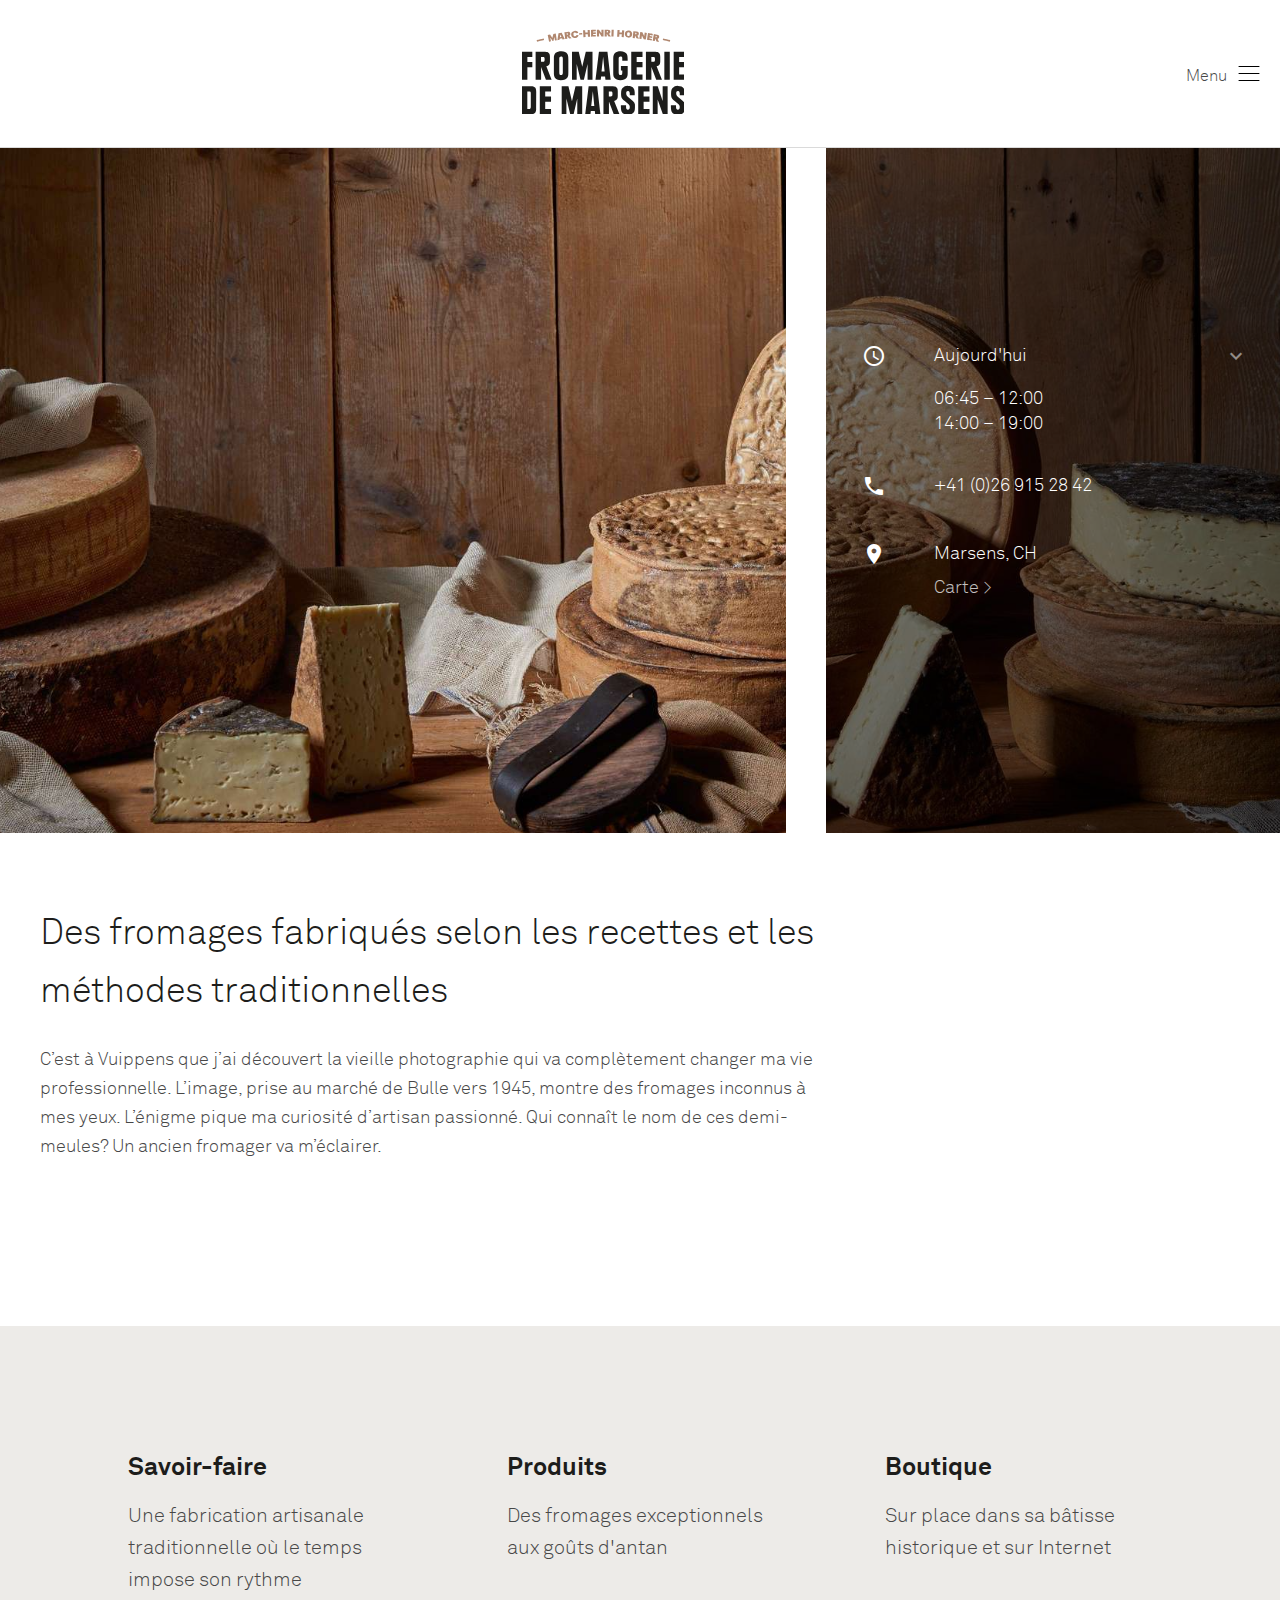
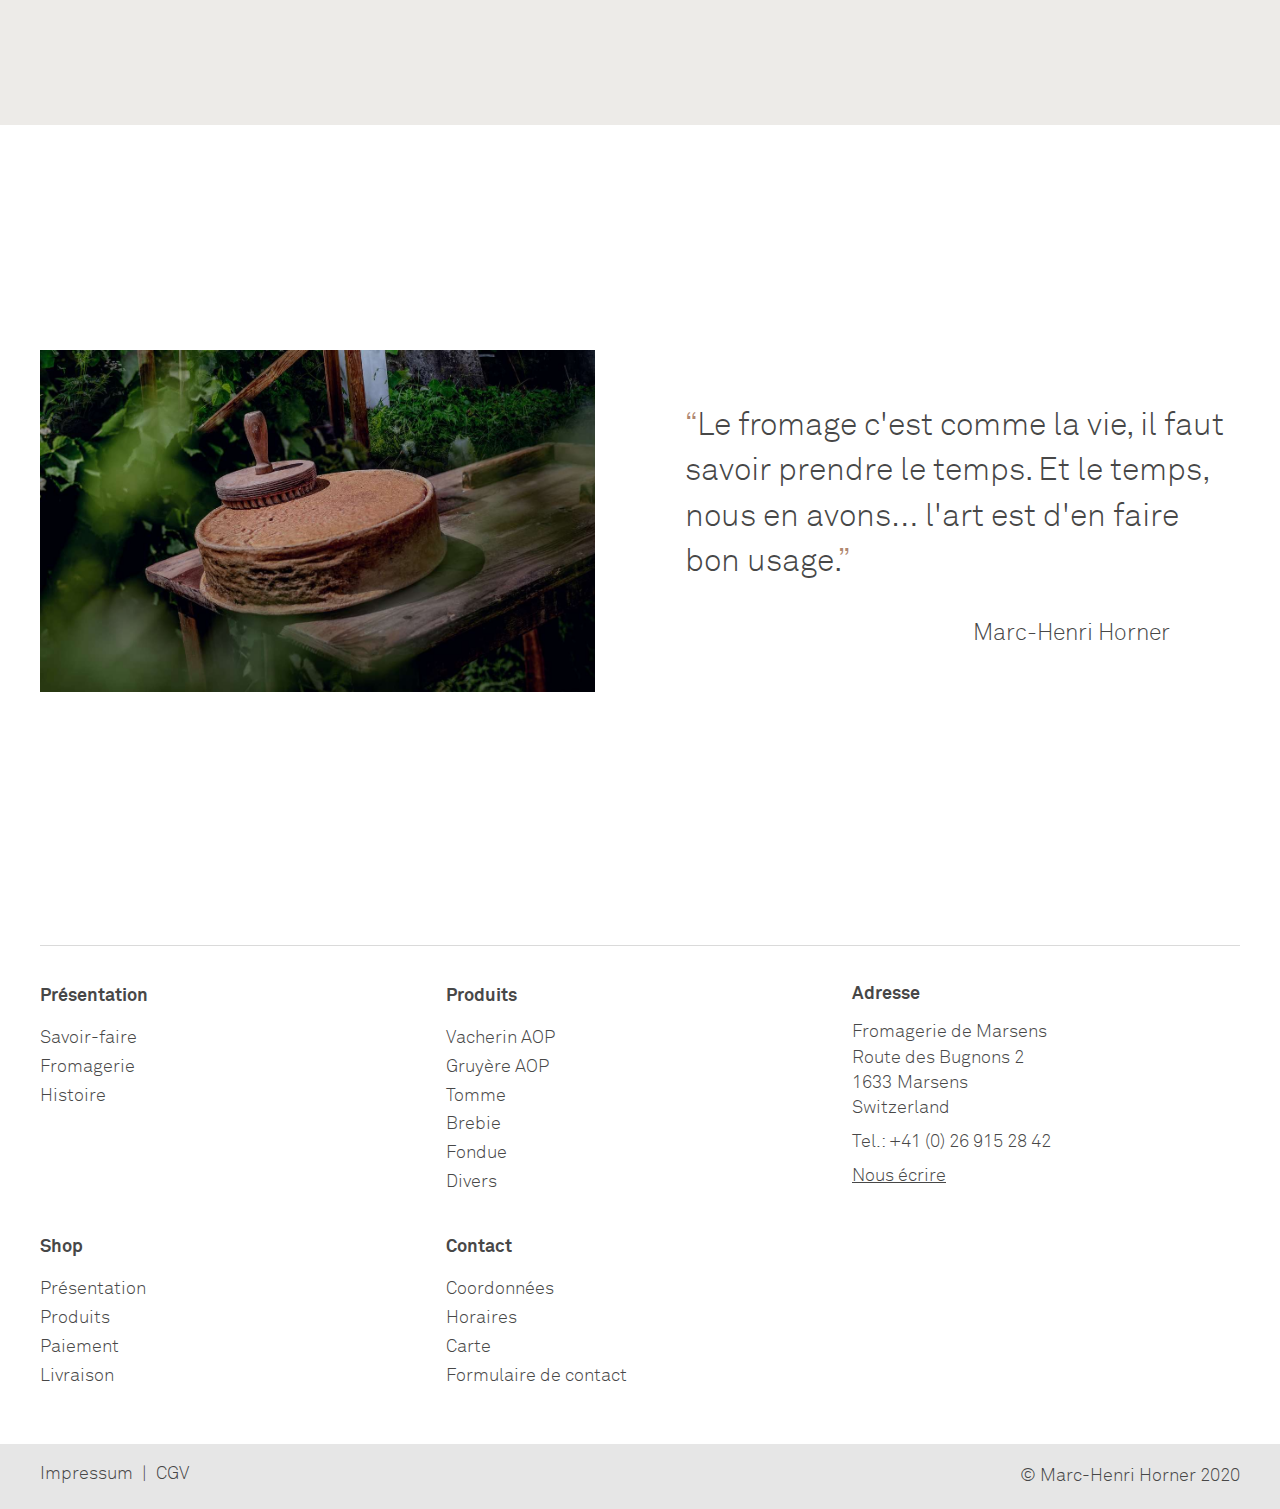
==== index.html @ 79faf074 "Auto-generated commit" ====
<!doctype html>
<html lang="en">
<head>
  <meta charset="utf-8">
  <title>Fromagerie de Marsens</title>
  <base href="/">
  <meta name="viewport" content="width=device-width, initial-scale=1">
  <link rel="icon" type="image/x-icon" href="favicon.ico">
  <link href="https://fonts.googleapis.com/icon?family=Material+Icons" rel="stylesheet">
<link rel="stylesheet" href="styles.e854ddab4ac5607b93cf.css"></head>
<body>
  <app-root></app-root>
<script src="runtime-es2015.cdfb0ddb511f65fdc0a0.js" type="module"></script><script src="runtime-es5.cdfb0ddb511f65fdc0a0.js" nomodule defer></script><script src="polyfills-es5.0290b245fbcca09184ac.js" nomodule defer></script><script src="polyfills-es2015.ffa9bb4e015925544f91.js" type="module"></script><script src="main-es2015.aef3add1581e911a47ec.js" type="module"></script><script src="main-es5.aef3add1581e911a47ec.js" nomodule defer></script></body>
</html>
---- styles.e854ddab4ac5607b93cf.css ----
/*! normalize.css v8.0.1 | MIT License | github.com/necolas/normalize.css */html{line-height:1.15;-webkit-text-size-adjust:100%;scroll-behavior:smooth}details,main{display:block}h1{font-size:2em;margin:.67em 0}hr{box-sizing:content-box;height:0;overflow:visible}code,kbd,pre,samp{font-family:monospace,monospace;font-size:1em}a{background-color:transparent;transition:color .25s;color:inherit;text-decoration:none}abbr[title]{border-bottom:none;text-decoration:underline;-webkit-text-decoration:underline dotted;text-decoration:underline dotted}b,strong{font-weight:bolder}small{font-size:80%}sub,sup{font-size:75%;line-height:0;position:relative;vertical-align:baseline}sub{bottom:-.25em}sup{top:-.5em}img{border-style:none;max-width:100%}button,input,optgroup,select,textarea{font-family:inherit;font-size:100%;line-height:1.15;margin:0}button,input{overflow:visible}button,select{text-transform:none}[type=button],[type=reset],[type=submit],button{-webkit-appearance:button}[type=button]::-moz-focus-inner,[type=reset]::-moz-focus-inner,[type=submit]::-moz-focus-inner,button::-moz-focus-inner{border-style:none;padding:0}[type=button]:-moz-focusring,[type=reset]:-moz-focusring,[type=submit]:-moz-focusring,button:-moz-focusring{outline:ButtonText dotted 1px}fieldset{padding:.35em .75em .625em}legend{box-sizing:border-box;color:inherit;display:table;max-width:100%;padding:0;white-space:normal}progress{vertical-align:baseline}textarea{overflow:auto}[type=checkbox],[type=radio]{box-sizing:border-box;padding:0}[type=number]::-webkit-inner-spin-button,[type=number]::-webkit-outer-spin-button{height:auto}[type=search]{-webkit-appearance:textfield;outline-offset:-2px}[type=search]::-webkit-search-decoration{-webkit-appearance:none}::-webkit-file-upload-button{-webkit-appearance:button;font:inherit}summary{display:list-item}[hidden],template{display:none}@font-face{font-family:Akkurat;src:url(/assets/fonts/lineto-akkurat-pro-bold.woff2) format("woff2");font-weight:700;font-style:normal;font-display:swap}@font-face{font-family:Akkurat;src:url(/assets/fonts/lineto-akkurat-pro-light.woff2) format("woff2");font-weight:400;font-style:normal;font-display:swap}@font-face{font-family:Akkurat;src:url(/assets/fonts/lineto-akkurat-pro-light.woff2) format("woff2");font-weight:300;font-style:normal;font-display:swap}body{margin:0;padding:0 40px;font-family:Akkurat,sans-serif;color:#474747;line-height:1.4em;font-size:18px;font-weight:lighter;background-color:#fff}router-outlet+*{display:block;margin:auto}a:focus,a:hover{color:#000}address{font-style:normal}p{line-height:1.618}h1,h2,h3{line-height:1;color:#1d1d1b}h3{font-size:1em}table{width:100%}table td,table th{vertical-align:top}nav.breadcrumb{font-size:.8em;color:#323232}nav.breadcrumb a{color:inherit;text-decoration:none}nav.breadcrumb ol{list-style-type:none;margin:0;padding:0;display:flex;justify-content:flex-start}nav.breadcrumb li:not(:last-child)::after{content:"/";margin:0 .5em}app-root>header{border-bottom:1px solid #dadada;padding:9px 0 18px;margin-left:-40px;margin-right:-40px}app-root>header #logo{height:80px}app-root>header a{color:inherit;text-decoration:none}app-root>header a:focus3,app-root>header a:hover{color:#b0876f}app-root>header>div{display:grid;grid-template-columns:auto 163px auto;grid-template-areas:". logo nav";gap:2em}app-root>header div#logo{grid-area:logo}app-root>header div#nav{grid-area:nav;display:flex;justify-content:flex-end;align-items:center;padding-top:1em;font-weight:300;font-size:16px}app-root>header div#nav svg{height:15px;margin-left:.5em}app-root>header svg{outline:0}app-root>main header.illustration{background-image:url(/assets/img/fromages-home.jpg);background-attachment:fixed;background-position:center;background-size:cover;height:calc(88vh - 107px);display:flex;justify-content:flex-end;font-weight:400;margin:0 -40px}app-root>main header.illustration>div{background-color:rgba(0,0,0,.5);height:100%;width:calc(1240px * (.35 - 1/2) + 1/2 * (100vw - (100vw - 100%)));border-left:40px solid #fff}app-root>main header.illustration>div>div{box-sizing:border-box;max-width:100%;width:434px;padding:2em 0 2em 2em;color:#fff;height:100%;display:flex;flex-direction:column;justify-content:center}app-root>main header.illustration>div>div>div{display:grid;margin-bottom:2em;grid-template-columns:2em auto 2em;gap:2em}app-root>main header.illustration>div>div>div .more i{opacity:.5;transition:opacity .25s}app-root>main header.illustration>div>div>div:focus .more,app-root>main header.illustration>div>div>div:hover .more{opacity:.9}app-root>main header.illustration>div>div div#opening_hours #oh-hours{margin-top:1em}app-root>main header.illustration>div>div div#opening_hours #oh-hours span{display:block}app-root>main header.illustration>div>div div#address a{display:block;color:inherit;text-decoration:none;opacity:.75;margin-top:.5em}app-root>main .content{padding-top:0}app-root>main .content .introduction{max-width:800px;margin:4em 0 8em}app-root>main .content .introduction h1{margin-top:0;font-weight:400;line-height:1.618}#home-intros{background-color:#edebe8;padding:4em;box-sizing:border-box;margin:0 -40px;display:none}#home-intros>div{max-width:1240px;margin:auto;display:grid;gap:2em;grid-template-columns:repeat(3,1fr)}#home-intros h2,#home-intros-duo h2{font-size:1.2em;padding-left:20px;border-left:1px solid #000}#home-intros p,#home-intros-duo p{padding-left:20px}#home-intros svg,#home-intros-duo svg,#home-intros-lines svg{height:.5em;margin-left:.25em}#home-intros a,#home-intros-duo a,#home-intros-lines a,app-root>footer a{color:inherit;text-decoration:none}#home-intros-duo{background-color:#edebe8;padding:4em;box-sizing:border-box;margin:0 -40px;min-height:100vh;display:flex;justify-content:center}#home-intros-duo>div{max-width:1240px;margin:auto;display:grid;gap:2em;grid-template-columns:1fr;background-image:url(/assets/img/drawing.svg);background-position:15% 0;background-size:contain;background-repeat:no-repeat;padding-left:50%;min-height:70vh}#home-intros-lines{background-color:#edebe8;padding:4em;box-sizing:border-box;margin:0 -40px;display:flex;justify-content:center}#home-intros-lines>div{max-width:1240px;margin:auto;display:grid;grid-template-columns:repeat(3,1fr)}#home-intros-lines>div>div{padding:2em}#home-intros-lines>div>div:not(:first-child){border-left-style:none}#home-intros-lines h2{font-size:1.4em;padding-left:20px}#home-intros-lines p{font-size:1.1em;padding-left:20px}#image-block{display:grid;grid-template-columns:1fr 1fr;margin:25vh 0;gap:5em}#image-block>div:last-child{display:flex;flex-direction:column;justify-content:center}#image-block blockquote{margin:0;line-height:1.4;font-size:1.8em}#image-block blockquote:after,#image-block blockquote:before{color:#b0876f}#image-block blockquote:before{content:open-quote}#image-block blockquote:after{content:close-quote}#image-block div>span{margin-top:1.5em;padding-right:3em;font-size:1.3em;display:block;text-align:right}app-root>footer nav>ul{display:grid;grid-template-columns:repeat(2,1fr);grid-gap:2em}app-root>footer nav>ul li{line-height:1.6em}app-root>footer ul{list-style-type:none;padding:0;margin:0}app-root>footer figure{margin:0}app-root>footer figcaption{font-weight:700;margin-bottom:.75em}app-root>footer .contact a:not(.tel){text-decoration:underline}app-root>footer .contact address{font-weight:300}app-root>footer .contact address .locality{margin-left:.25em}app-root>footer .contact address div{margin-bottom:.5em}app-root>footer .schedule table{width:100%}app-root>footer .schedule th{font-weight:400;text-align:left;vertical-align:top}app-root>footer>div:last-child{margin:1em -40px 0;padding:0 40px;background-color:#e6e6e6}app-root>footer>div:last-child div{display:flex;justify-content:space-between}app-root>footer>div:last-child ul{display:flex}app-root>footer>div:last-child ul li:not(:first-child)::before{content:"|";margin:.5em}app-root>footer>div:last-child p{text-align:right;margin:0}.content,app-root>footer>div:first-child,app-root>footer>div:last-child>div,app-root>header>div{max-width:1240px;margin:auto;padding:20px 0}app-root>footer>div:first-child{display:grid;grid-template-columns:2fr 1fr;gap:2em;border-top:1px solid #dadada;padding:2em 0}app-root>footer>div:last-child>div{padding:1em 0}
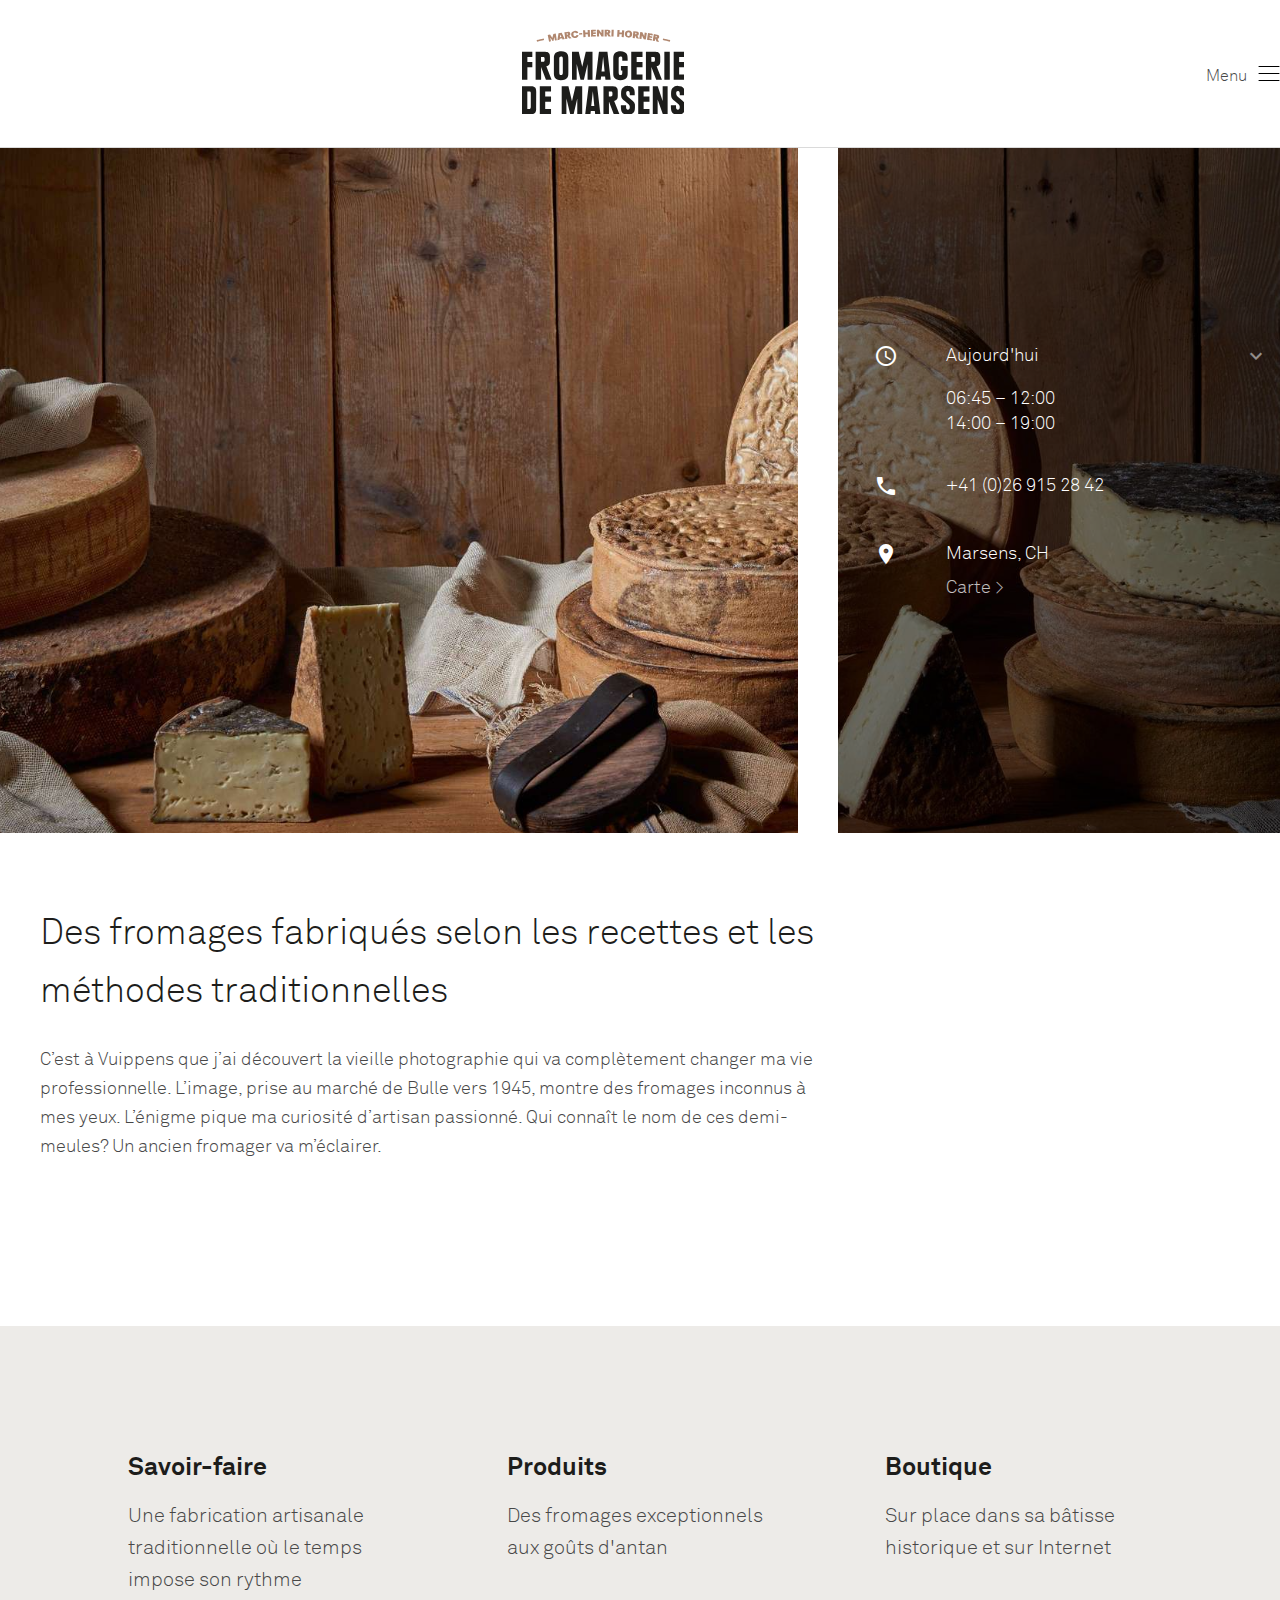
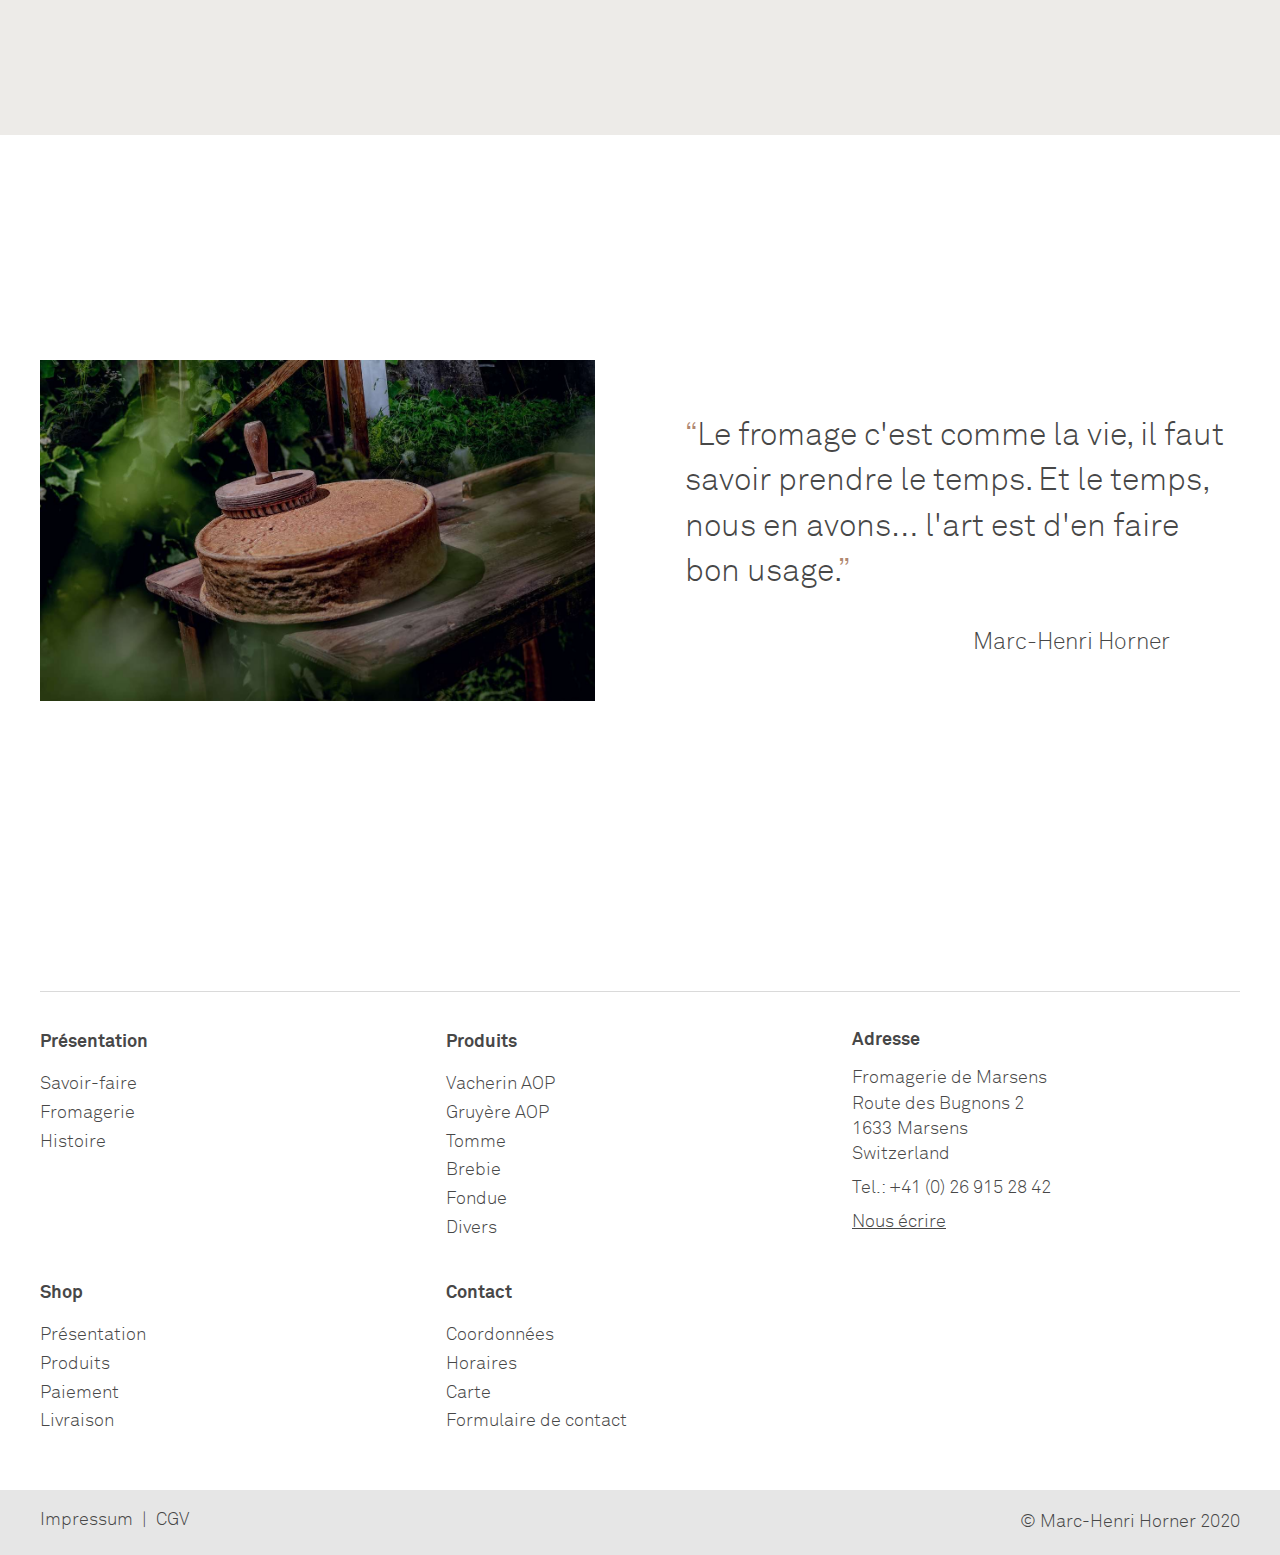
==== commit e9f91817: "Auto-generated commit" ====
--- a/index.html
+++ b/index.html
@@ -7,8 +7,9 @@
   <meta name="viewport" content="width=device-width, initial-scale=1">
   <link rel="icon" type="image/x-icon" href="favicon.ico">
   <link href="https://fonts.googleapis.com/icon?family=Material+Icons" rel="stylesheet">
-<link rel="stylesheet" href="styles.e854ddab4ac5607b93cf.css"></head>
+  <link href="https://fonts.googleapis.com/css?family=Roboto:300,400,500&display=swap" rel="stylesheet">
+<link rel="stylesheet" href="styles.fb5a411af1b2a55dad90.css"></head>
 <body>
   <app-root></app-root>
-<script src="runtime-es2015.cdfb0ddb511f65fdc0a0.js" type="module"></script><script src="runtime-es5.cdfb0ddb511f65fdc0a0.js" nomodule defer></script><script src="polyfills-es5.0290b245fbcca09184ac.js" nomodule defer></script><script src="polyfills-es2015.ffa9bb4e015925544f91.js" type="module"></script><script src="main-es2015.aef3add1581e911a47ec.js" type="module"></script><script src="main-es5.aef3add1581e911a47ec.js" nomodule defer></script></body>
+<script src="runtime-es2015.cdfb0ddb511f65fdc0a0.js" type="module"></script><script src="runtime-es5.cdfb0ddb511f65fdc0a0.js" nomodule defer></script><script src="polyfills-es5.0290b245fbcca09184ac.js" nomodule defer></script><script src="polyfills-es2015.ffa9bb4e015925544f91.js" type="module"></script><script src="main-es2015.36d2d9386de804620976.js" type="module"></script><script src="main-es5.36d2d9386de804620976.js" nomodule defer></script></body>
 </html>
--- a/styles.fb5a411af1b2a55dad90.css
+++ b/styles.fb5a411af1b2a55dad90.css
@@ -0,0 +1 @@
+/*! normalize.css v8.0.1 | MIT License | github.com/necolas/normalize.css */html{line-height:1.15;-webkit-text-size-adjust:100%;scroll-behavior:smooth}details,main{display:block}h1{font-size:2em;margin:.67em 0}hr{box-sizing:content-box;height:0;overflow:visible}code,kbd,pre,samp{font-family:monospace,monospace;font-size:1em}a{background-color:transparent;transition:color .25s;color:inherit;text-decoration:none}abbr[title]{border-bottom:none;text-decoration:underline;-webkit-text-decoration:underline dotted;text-decoration:underline dotted}b,strong{font-weight:bolder}small{font-size:80%}sub,sup{font-size:75%;line-height:0;position:relative;vertical-align:baseline}sub{bottom:-.25em}sup{top:-.5em}img{border-style:none;max-width:100%}button,input,optgroup,select,textarea{font-family:inherit;font-size:100%;line-height:1.15;margin:0}button,input{overflow:visible}button,select{text-transform:none}[type=button],[type=reset],[type=submit],button{-webkit-appearance:button}[type=button]::-moz-focus-inner,[type=reset]::-moz-focus-inner,[type=submit]::-moz-focus-inner,button::-moz-focus-inner{border-style:none;padding:0}[type=button]:-moz-focusring,[type=reset]:-moz-focusring,[type=submit]:-moz-focusring,button:-moz-focusring{outline:ButtonText dotted 1px}fieldset{padding:.35em .75em .625em}legend{box-sizing:border-box;color:inherit;display:table;max-width:100%;padding:0;white-space:normal}progress{vertical-align:baseline}textarea{overflow:auto}[type=checkbox],[type=radio]{box-sizing:border-box;padding:0}[type=number]::-webkit-inner-spin-button,[type=number]::-webkit-outer-spin-button{height:auto}[type=search]{-webkit-appearance:textfield;outline-offset:-2px}[type=search]::-webkit-search-decoration{-webkit-appearance:none}::-webkit-file-upload-button{-webkit-appearance:button;font:inherit}summary{display:list-item}[hidden],template{display:none}@font-face{font-family:Akkurat;src:url(/assets/fonts/lineto-akkurat-pro-bold.woff2) format("woff2");font-weight:700;font-style:normal;font-display:swap}@font-face{font-family:Akkurat;src:url(/assets/fonts/lineto-akkurat-pro-light.woff2) format("woff2");font-weight:400;font-style:normal;font-display:swap}@font-face{font-family:Akkurat;src:url(/assets/fonts/lineto-akkurat-pro-light.woff2) format("woff2");font-weight:300;font-style:normal;font-display:swap}body,html{height:auto}body{margin:0;padding:0 40px;font-family:Akkurat,sans-serif;color:#474747;line-height:1.4em;font-size:18px;font-weight:lighter;background-color:#fff}router-outlet+*{display:block;margin:auto}a:focus,a:hover{color:#000}address{font-style:normal}p{line-height:1.618;margin:0 0 1.5em}h1,h2,h3{line-height:1;color:#1d1d1b}h3{font-size:1em}table{width:100%}table td,table th{vertical-align:top}nav.breadcrumb{font-size:.8em;color:#323232}nav.breadcrumb a{color:inherit;text-decoration:none}nav.breadcrumb ol{list-style-type:none;margin:0;padding:0;display:flex;justify-content:flex-start}nav.breadcrumb li:not(:last-child)::after{content:"/";margin:0 .5em}.panelsection{display:grid;grid-template-columns:3fr 6fr 4fr 4fr 16fr 7fr;text-align:left;margin:0 auto 6em}.panelsection>*,.panelsection>*>:first-child{margin-top:0}.panelsection h2{font-size:1.5em;line-height:1.4;grid-column:2/span 2}.panelsection div{grid-column:5}.panelsection>figure{grid-column:3/span 3}.panelsection figure{margin:0;padding:1.5em 0}.panelsection figure figcaption{font-size:.9em;opacity:.8}app-root>header{border-bottom:1px solid #dadada;padding:9px 0 18px;margin-left:-40px;margin-right:-40px}app-root>header #logo{height:80px}app-root>header a{color:inherit;text-decoration:none}app-root>header a:focus3,app-root>header a:hover{color:#b0876f}app-root>header>div{display:grid;grid-template-columns:auto 163px auto;grid-template-areas:". logo nav";gap:2em}app-root>header div#logo{grid-area:logo}app-root>header div#nav{grid-area:nav;display:flex;justify-content:flex-end;align-items:center;padding-top:1em;font-weight:300;font-size:16px}app-root>header div#nav svg{height:15px;margin-left:.5em}app-root>header svg{outline:0}app-root>main{margin-bottom:2em}app-root>main router-outlet+:not(.margin-top-no){margin-top:2em}app-root>main router-outlet+:not(.special-page){max-width:1320px}app-root>main router-outlet+:not(.special-page)>header{max-width:800px}app-root>main router-outlet+:not(.special-page)>header h1{margin-top:2em;margin-bottom:.5em}app-root>main router-outlet+:not(.special-page)>header p{font-size:1.2em;margin-top:2em;margin-bottom:5em}app-root>footer a{color:inherit;text-decoration:none}app-root>footer nav>ul{display:grid;grid-template-columns:repeat(2,1fr);grid-gap:2em}app-root>footer nav>ul li{line-height:1.6em}app-root>footer ul{list-style-type:none;padding:0;margin:0}app-root>footer figure{margin:0}app-root>footer figcaption{font-weight:700;margin-bottom:.75em}app-root>footer .contact a:not(.tel){text-decoration:underline}app-root>footer .contact address{font-weight:300}app-root>footer .contact address .locality{margin-left:.25em}app-root>footer .contact address div{margin-bottom:.5em}app-root>footer .schedule table{width:100%}app-root>footer .schedule th{font-weight:400;text-align:left;vertical-align:top}app-root>footer>div:last-child{margin:1em -40px 0;padding:0 40px;background-color:#e6e6e6}app-root>footer>div:last-child div{display:flex;justify-content:space-between}app-root>footer>div:last-child ul{display:flex}app-root>footer>div:last-child ul li:not(:first-child)::before{content:"|";margin:.5em}app-root>footer>div:last-child p{text-align:right;margin:0}.content,app-root>footer>div:first-child,app-root>footer>div:last-child>div,app-root>header>div{max-width:1320px;margin:auto;padding:20px 0}app-root>footer>div:first-child{display:grid;grid-template-columns:2fr 1fr;gap:2em;border-top:1px solid #dadada;padding:2em 0}app-root>footer>div:last-child>div{padding:1em 0}.mat-expansion-panel-body,.mat-expansion-panel-content,mat-expansion-panel-header{padding:0!important}.mat-expansion-panel-spacing{margin:0!important}mat-expansion-panel-header:active,mat-expansion-panel-header:focus,mat-expansion-panel-header:hover{background:0 0!important}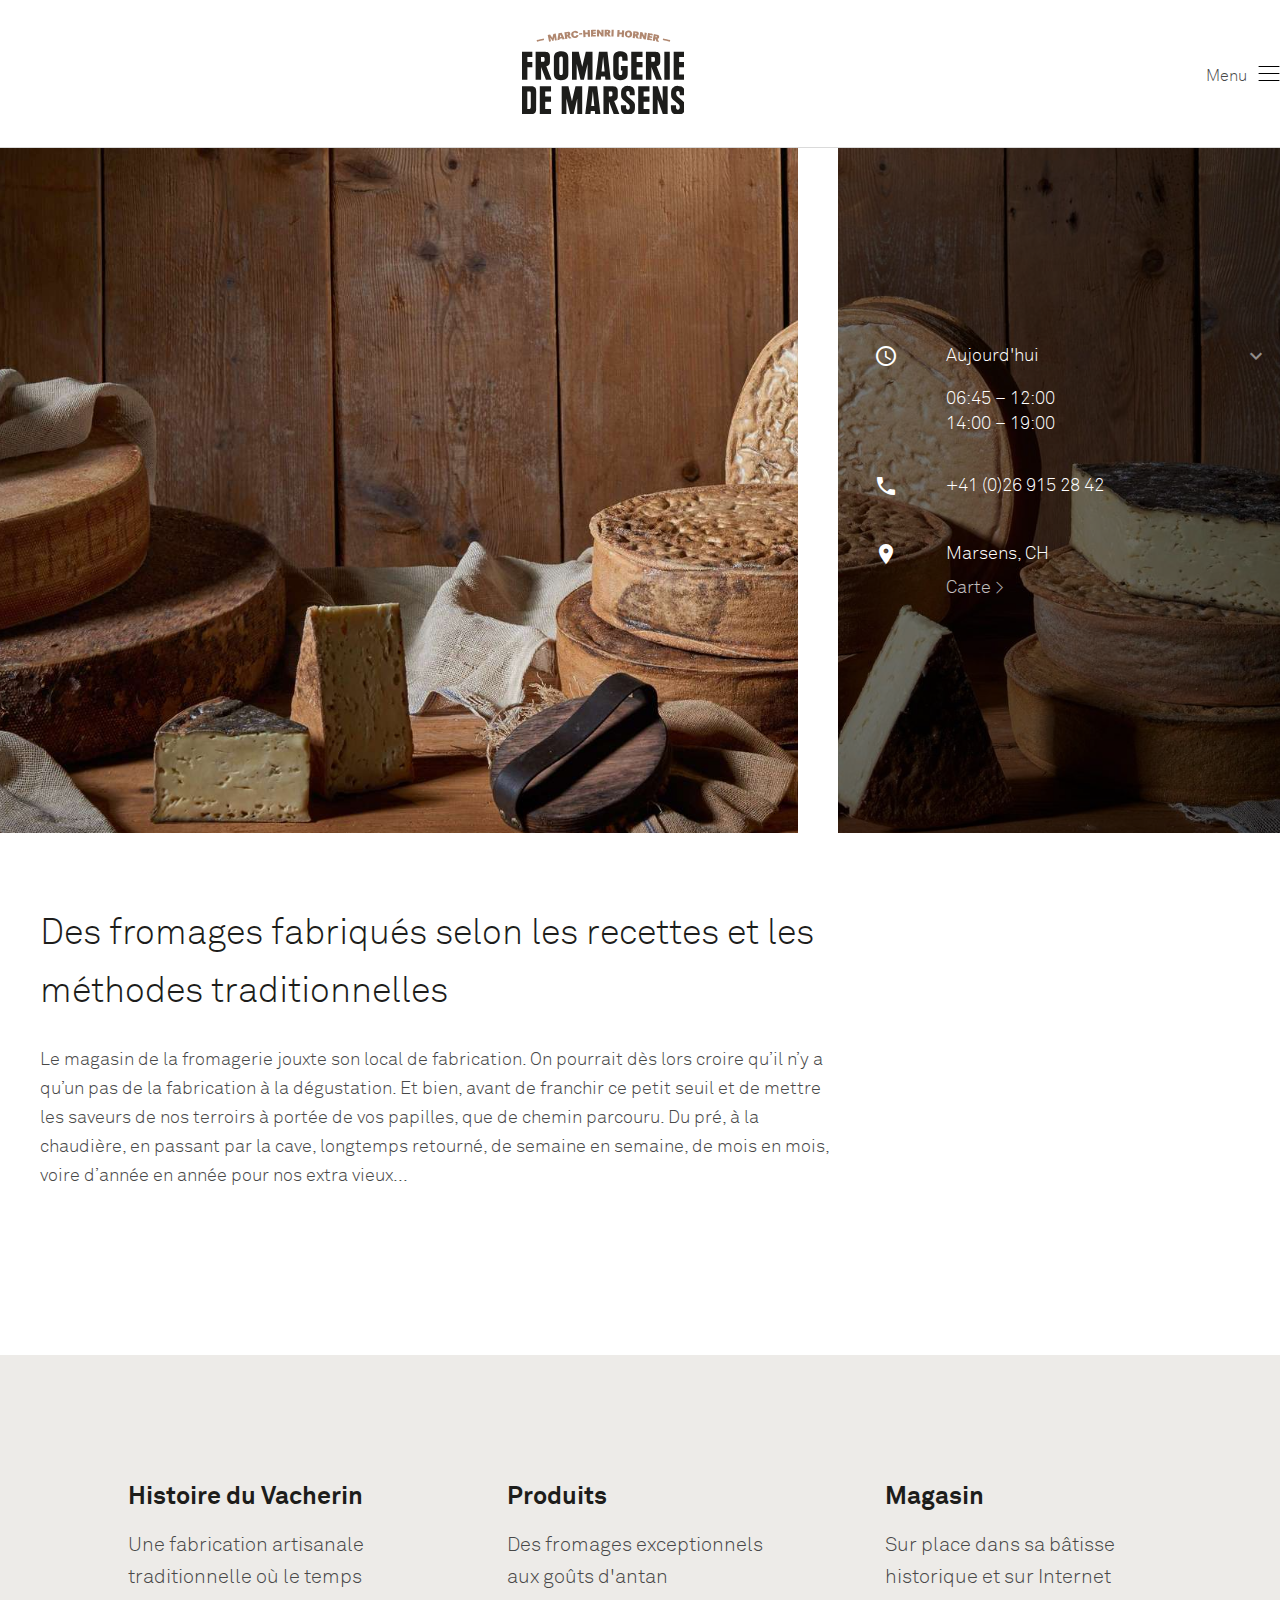
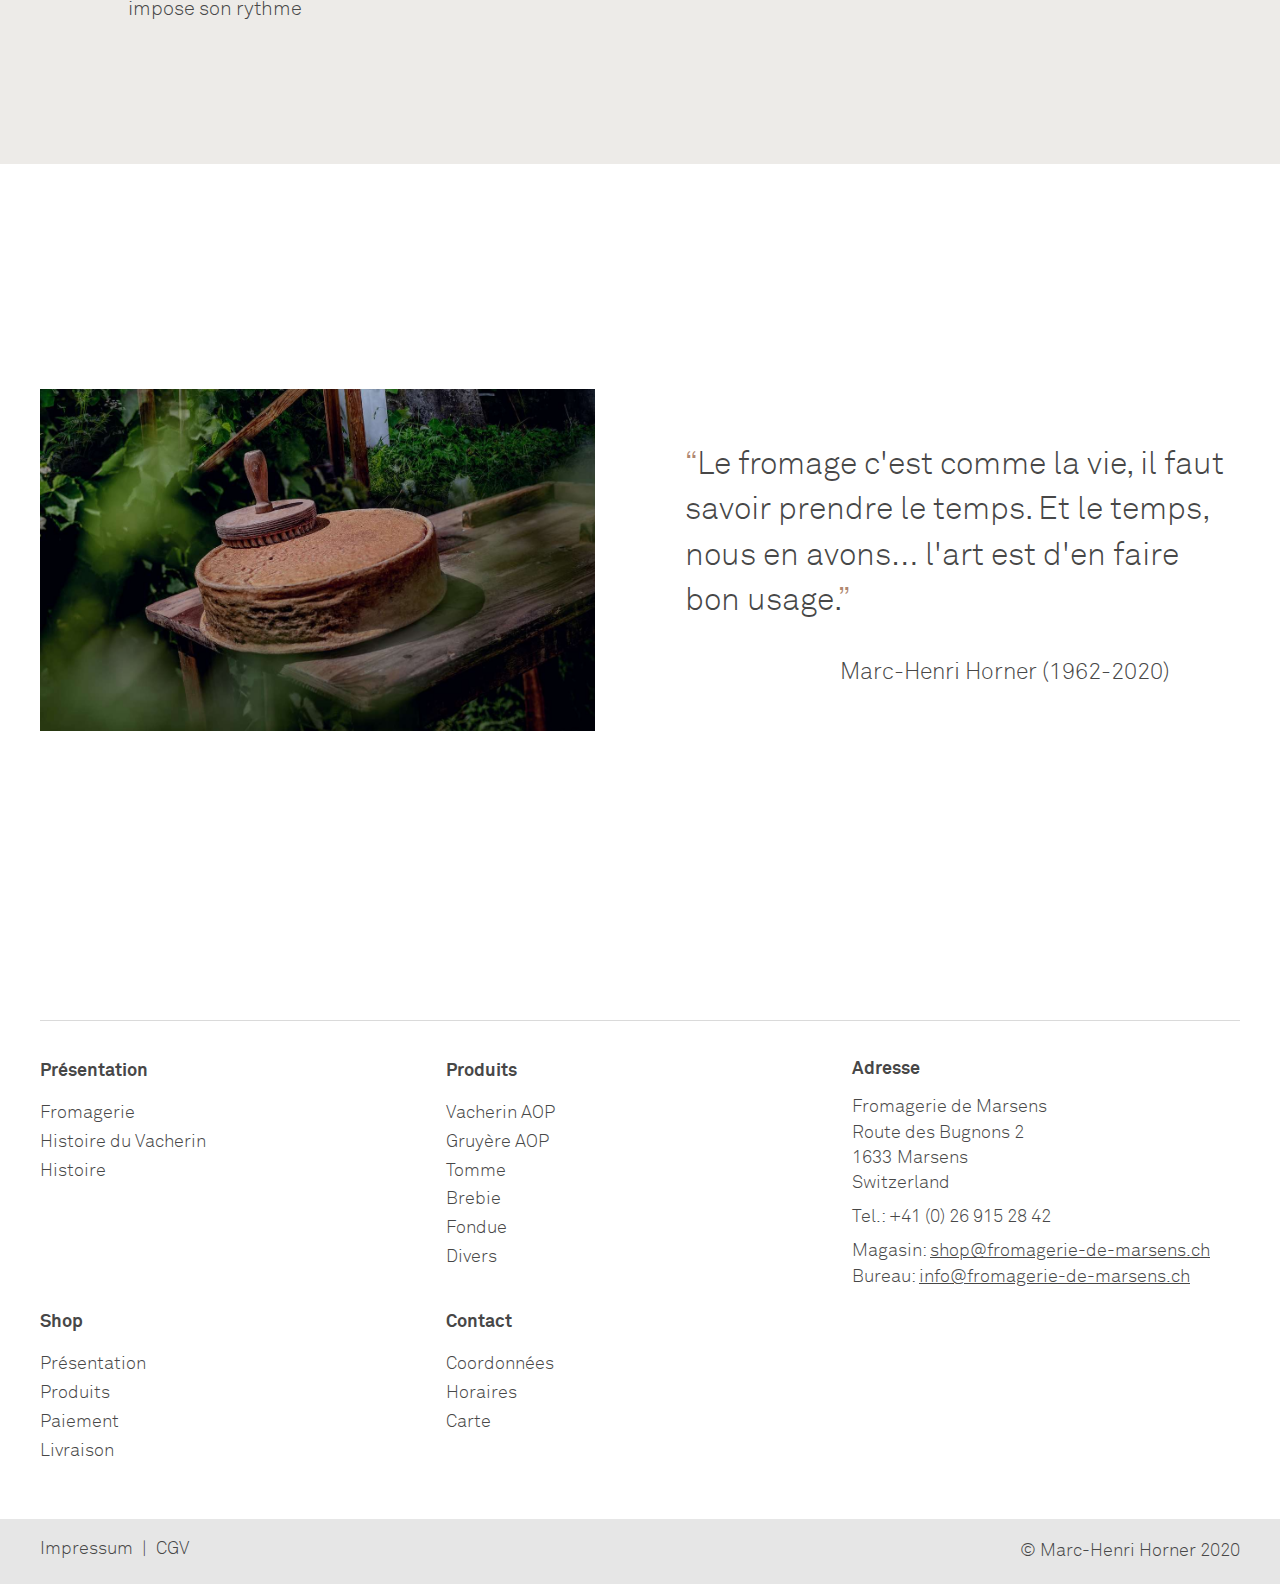
==== commit e8166952: "Auto-generated commit" ====
--- a/index.html
+++ b/index.html
@@ -11,5 +11,5 @@
 <link rel="stylesheet" href="styles.fb5a411af1b2a55dad90.css"></head>
 <body>
   <app-root></app-root>
-<script src="runtime-es2015.cdfb0ddb511f65fdc0a0.js" type="module"></script><script src="runtime-es5.cdfb0ddb511f65fdc0a0.js" nomodule defer></script><script src="polyfills-es5.0290b245fbcca09184ac.js" nomodule defer></script><script src="polyfills-es2015.ffa9bb4e015925544f91.js" type="module"></script><script src="main-es2015.36d2d9386de804620976.js" type="module"></script><script src="main-es5.36d2d9386de804620976.js" nomodule defer></script></body>
+<script src="runtime-es2015.cdfb0ddb511f65fdc0a0.js" type="module"></script><script src="runtime-es5.cdfb0ddb511f65fdc0a0.js" nomodule defer></script><script src="polyfills-es5.0290b245fbcca09184ac.js" nomodule defer></script><script src="polyfills-es2015.ffa9bb4e015925544f91.js" type="module"></script><script src="main-es2015.150a2c2b945c93e2ae85.js" type="module"></script><script src="main-es5.150a2c2b945c93e2ae85.js" nomodule defer></script></body>
 </html>
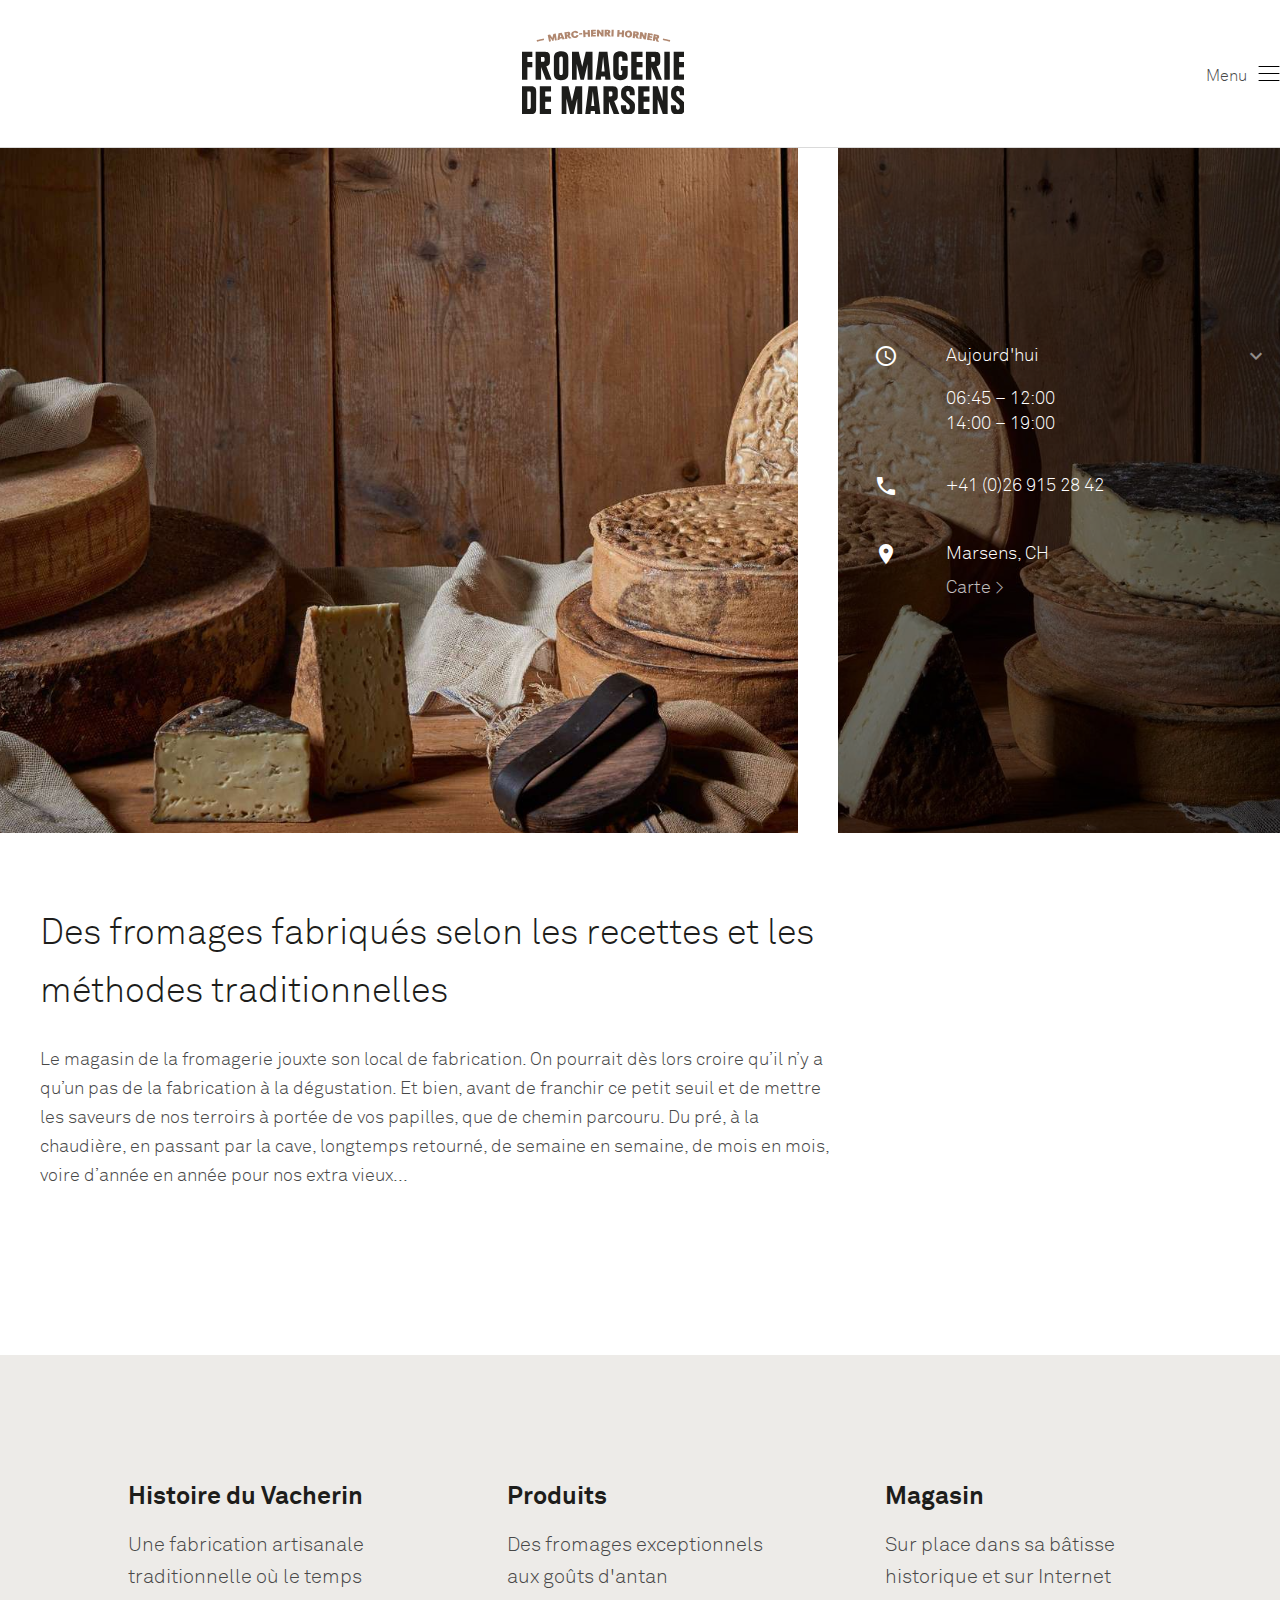
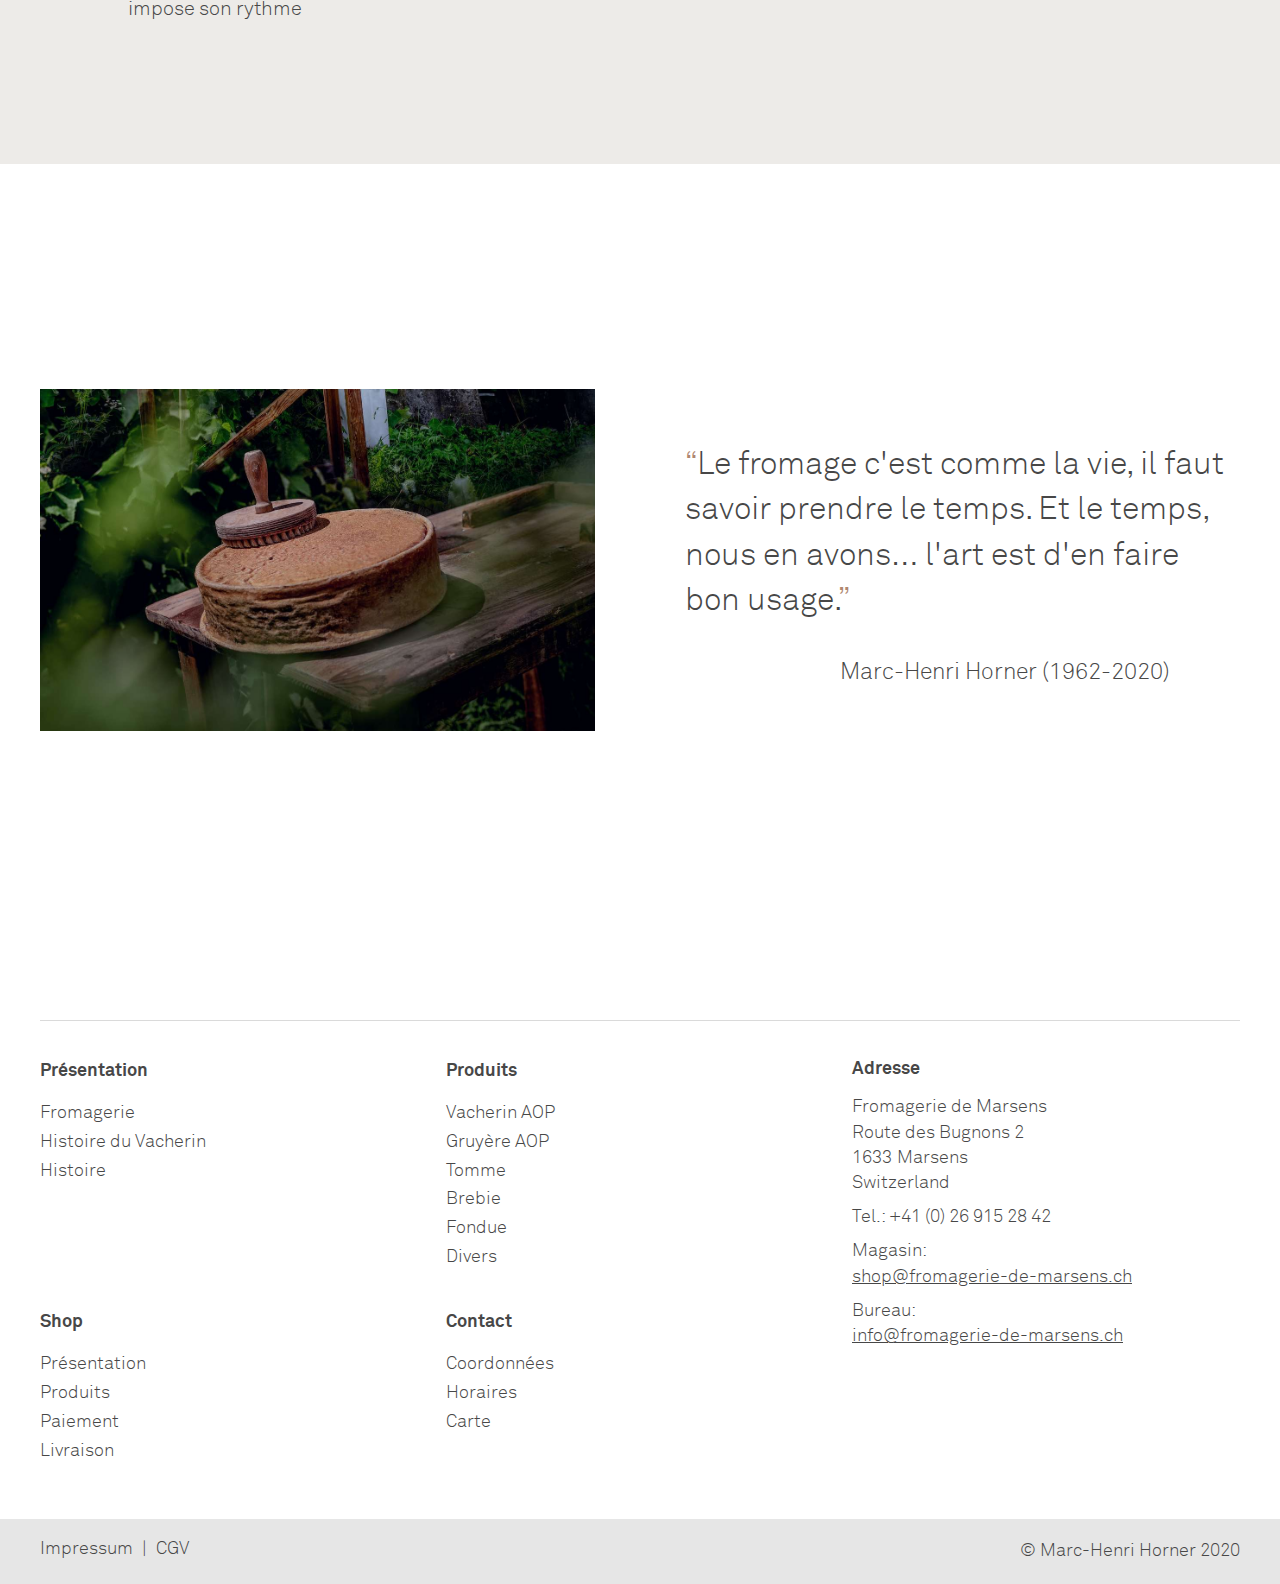
==== commit 49f84537: "Auto-generated commit" ====
--- a/index.html
+++ b/index.html
@@ -11,5 +11,5 @@
 <link rel="stylesheet" href="styles.fb5a411af1b2a55dad90.css"></head>
 <body>
   <app-root></app-root>
-<script src="runtime-es2015.cdfb0ddb511f65fdc0a0.js" type="module"></script><script src="runtime-es5.cdfb0ddb511f65fdc0a0.js" nomodule defer></script><script src="polyfills-es5.0290b245fbcca09184ac.js" nomodule defer></script><script src="polyfills-es2015.ffa9bb4e015925544f91.js" type="module"></script><script src="main-es2015.150a2c2b945c93e2ae85.js" type="module"></script><script src="main-es5.150a2c2b945c93e2ae85.js" nomodule defer></script></body>
+<script src="runtime-es2015.cdfb0ddb511f65fdc0a0.js" type="module"></script><script src="runtime-es5.cdfb0ddb511f65fdc0a0.js" nomodule defer></script><script src="polyfills-es5.0290b245fbcca09184ac.js" nomodule defer></script><script src="polyfills-es2015.ffa9bb4e015925544f91.js" type="module"></script><script src="main-es2015.a236cd0d5ddd0c377936.js" type="module"></script><script src="main-es5.a236cd0d5ddd0c377936.js" nomodule defer></script></body>
 </html>
